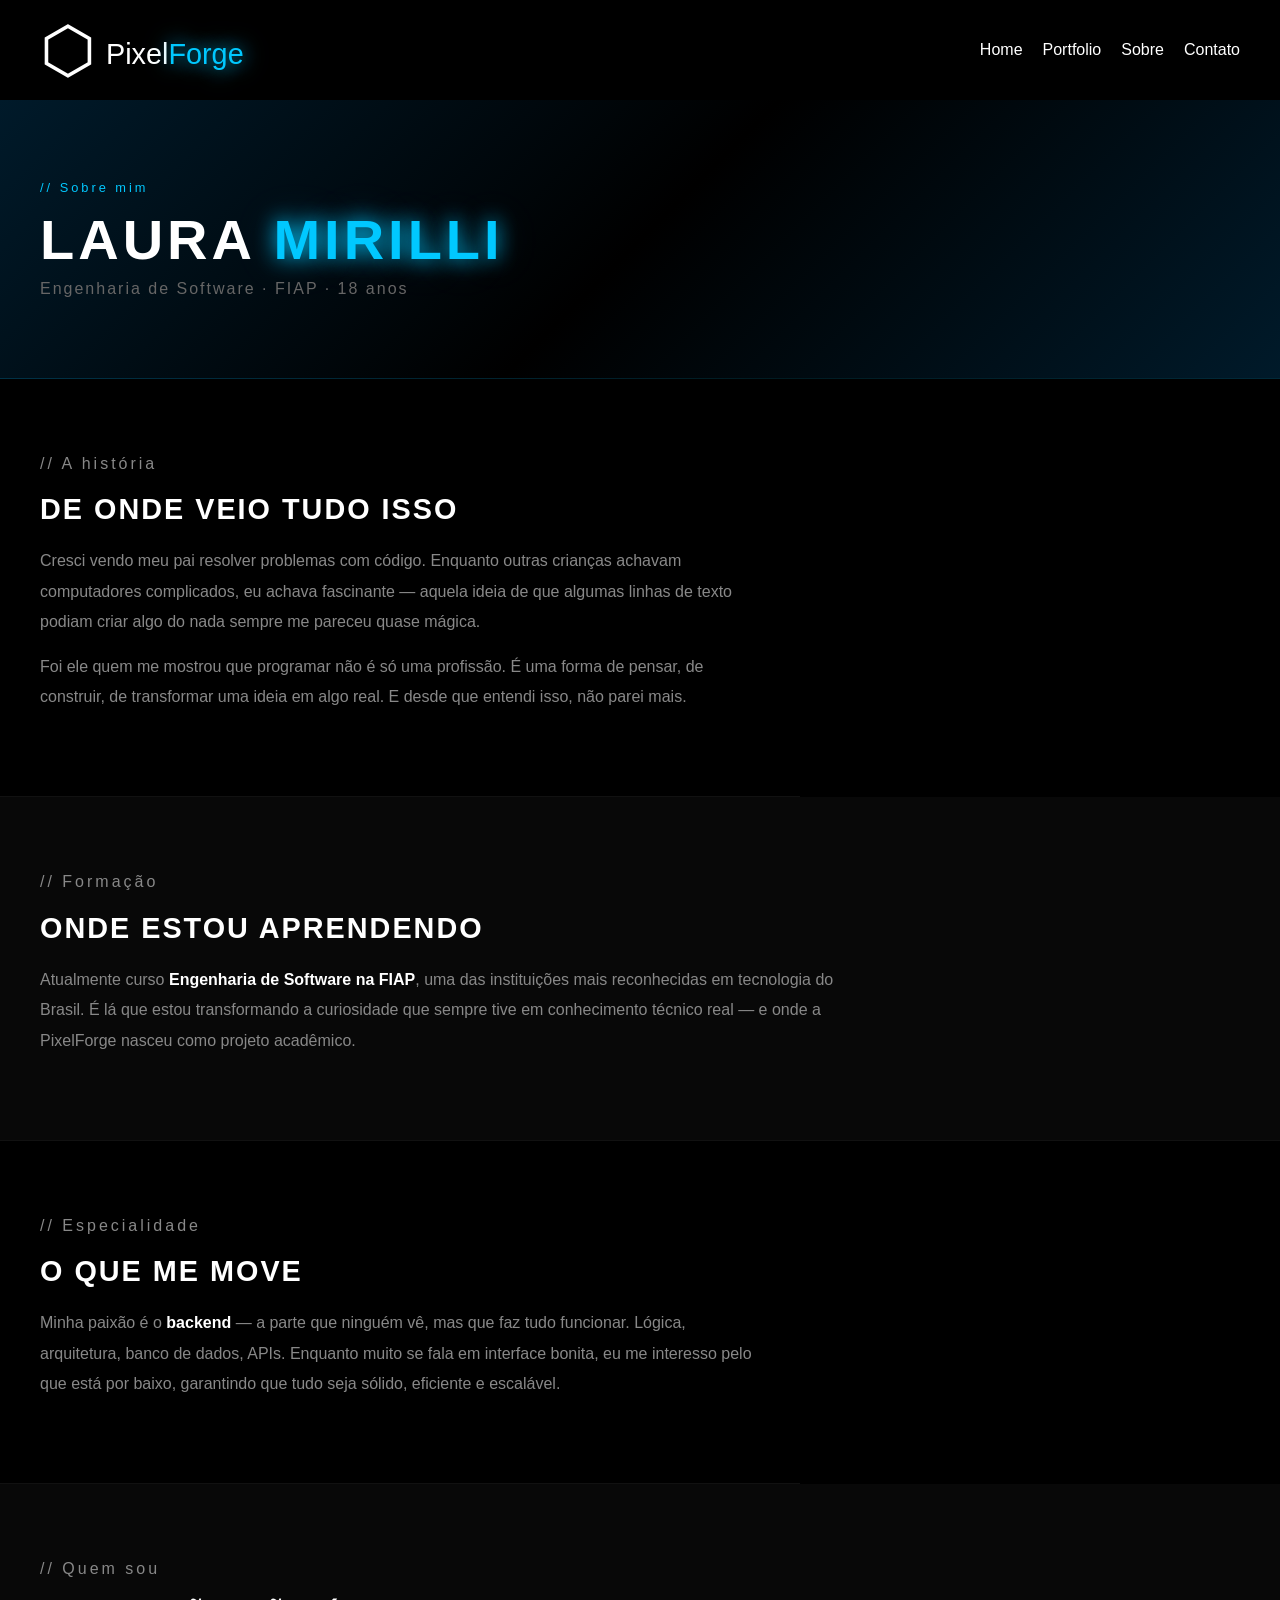
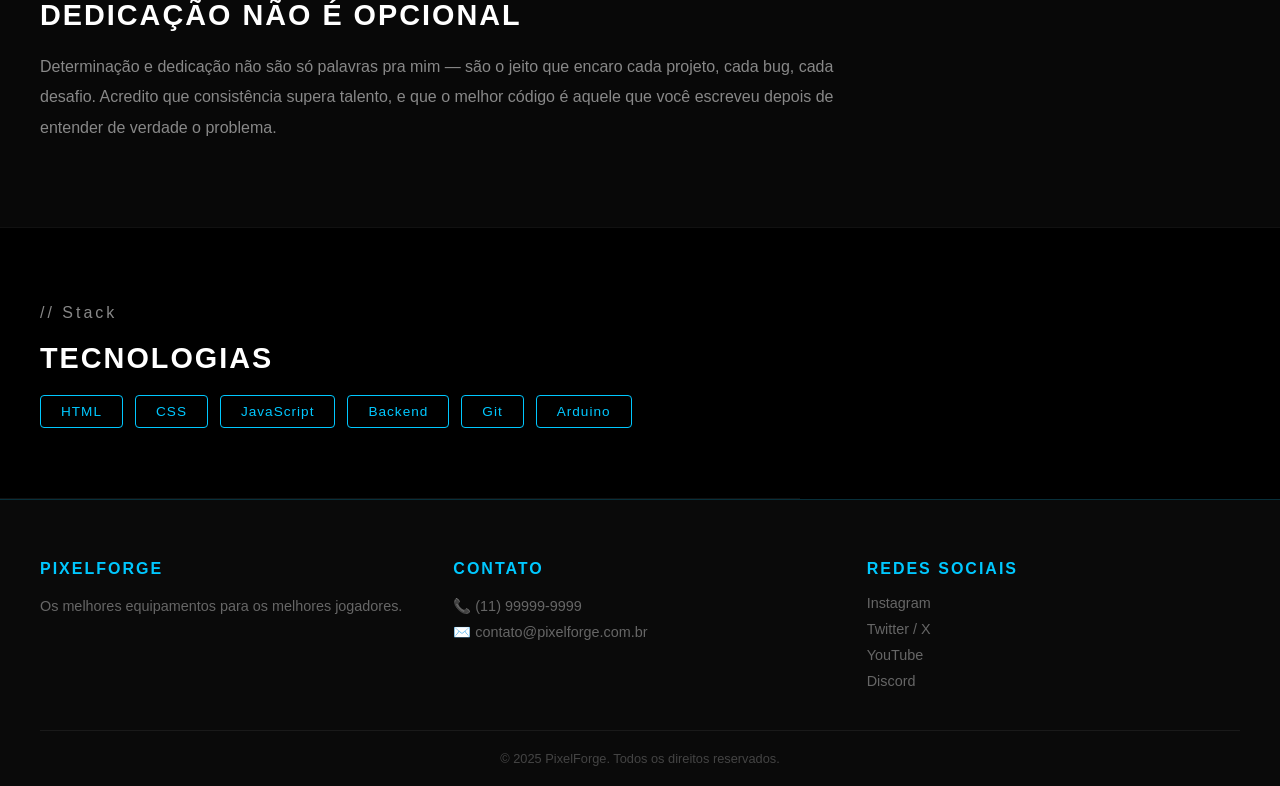
==== src/pages/sobre.html @ c9ce066c "feat: adicionando página sobre" ====
<!DOCTYPE html>
<html lang="en">
<head>
    <meta charset="UTF-8">
    <meta name="viewport" content="width=device-width, initial-scale=1.0">
    <link rel="stylesheet" href="../css/style.css">
    <link rel="stylesheet" href="../css/sobre.css">
    <title>PixelForge | Sobre</title>
</head>
<body>

    <header>
        <a href="../../index.html" id="logo">
            <span id="desenho-logo">⬡</span> <span id="logo-texto">Pixel<span>Forge</span></span>
        </a>
        <div class="menu-burger" id="menu-icone">
            <span></span>
            <span></span>
            <span></span>
        </div>
        <nav id="link-menu">
            <ul>
                <li><a href="../../index.html">Home</a></li>
                <li><a href="./portfolio.html">Portfolio</a></li>
                <li><a href="./sobre.html">Sobre</a></li>
                <li><a href="./contato.html">Contato</a></li>
            </ul>
        </nav>
    </header>

    <main id="sobre">

        <!-- HERO DA PÁGINA -->
        <section id="sobre-hero">
            <div id="sobre-hero-texto">
                <p class="sobre-label">// Sobre mim</p>
                <h1>Laura <span>Mirilli</span></h1>
                <p class="sobre-subtitulo">Engenharia de Software · FIAP · 18 anos</p>
            </div>
        </section>

        <!-- HISTÓRIA -->
        <section class="sobre-secao">
            <div class="sobre-bloco">
                <p class="sobre-label">// A história</p>
                <h2>De onde veio tudo isso</h2>
                <p>Cresci vendo meu pai resolver problemas com código. Enquanto outras crianças achavam computadores complicados, eu achava fascinante — aquela ideia de que algumas linhas de texto podiam criar algo do nada sempre me pareceu quase mágica.</p>
                <p>Foi ele quem me mostrou que programar não é só uma profissão. É uma forma de pensar, de construir, de transformar uma ideia em algo real. E desde que entendi isso, não parei mais.</p>
            </div>
        </section>

        <!-- FORMAÇÃO -->
        <section class="sobre-secao sobre-secao-alt">
            <div class="sobre-bloco">
                <p class="sobre-label">// Formação</p>
                <h2>Onde estou aprendendo</h2>
                <p>Atualmente curso <strong>Engenharia de Software na FIAP</strong>, uma das instituições mais reconhecidas em tecnologia do Brasil. É lá que estou transformando a curiosidade que sempre tive em conhecimento técnico real — e onde a PixelForge nasceu como projeto acadêmico.</p>
            </div>
        </section>

        <!-- FOCO -->
        <section class="sobre-secao">
            <div class="sobre-bloco">
                <p class="sobre-label">// Especialidade</p>
                <h2>O que me move</h2>
                <p>Minha paixão é o <strong>backend</strong> — a parte que ninguém vê, mas que faz tudo funcionar. Lógica, arquitetura, banco de dados, APIs. Enquanto muito se fala em interface bonita, eu me interesso pelo que está por baixo, garantindo que tudo seja sólido, eficiente e escalável.</p>
            </div>
        </section>

        <!-- VALORES -->
        <section class="sobre-secao sobre-secao-alt">
            <div class="sobre-bloco">
                <p class="sobre-label">// Quem sou</p>
                <h2>Dedicação não é opcional</h2>
                <p>Determinação e dedicação não são só palavras pra mim — são o jeito que encaro cada projeto, cada bug, cada desafio. Acredito que consistência supera talento, e que o melhor código é aquele que você escreveu depois de entender de verdade o problema.</p>
            </div>
        </section>

        <!-- SKILLS -->
        <section class="sobre-secao">
            <div class="sobre-bloco">
                <p class="sobre-label">// Stack</p>
                <h2>Tecnologias</h2>
                <div class="skills-grid">
                    <span class="skill">HTML</span>
                    <span class="skill">CSS</span>
                    <span class="skill">JavaScript</span>
                    <span class="skill">Backend</span>
                    <span class="skill">Git</span>
                    <span class="skill">Arduino</span>
                </div>
            </div>
        </section>

    </main>

    <footer>
        <div class="footer-grid">
            <div class="footer-col">
                <h3>PixelForge</h3>
                <p>Os melhores equipamentos para os melhores jogadores.</p>
            </div>
            <div class="footer-col">
                <h3>Contato</h3>
                <p>📞 (11) 99999-9999</p>
                <p>✉️ contato@pixelforge.com.br</p>
            </div>
            <div class="footer-col">
                <h3>Redes Sociais</h3>
                <ul>
                    <li><a href="#">Instagram</a></li>
                    <li><a href="#">Twitter / X</a></li>
                    <li><a href="#">YouTube</a></li>
                    <li><a href="#">Discord</a></li>
                </ul>
            </div>
        </div>
        <div class="footer-copy">
            <p>© 2025 PixelForge. Todos os direitos reservados.</p>
        </div>
    </footer>

    <script src="../js/script.js"></script>
</body>
</html>
---- src/css/style.css ----
:root {
    --cor-preta: #000000;
    --cor-preta-op: #00000053;
    --cor-branca: #ffffff;
    --cor-principal: #00c8ff;
    --cor-secundaria: #0084a9;
    --fonte: "Verdana", sans-serif;
}

* {
    margin: 0;
    padding: 0;
    box-sizing: border-box;
}

#inicio {
    background: var(--cor-preta);
    position: fixed;
    top: 0;
    left: 0;
    width: 100%;
    height: 100%;
    display: flex;
    flex-direction: column;
    justify-content: center;
    align-items: center;
    opacity: 1;
    transition: opacity 1s ease-in-out;
    gap: 15px;
    overflow: hidden;
    z-index: 100;
}

#imgHero {
    color: var(--cor-branca);
    font-size: 8rem;
    animation:rodar 1.5s ease-in-out;
}

#titulo {
    color: var(--cor-branca);
    font-family: var(--fonte);
    font-size: 2.6rem;
}

#titulo span{
    color: var(--cor-principal);
    text-shadow: 0 0 20px #00c8ff, 0 0 40px #00c8ff44;
    font-family: var(--fonte);
    font-size: 2.6rem;
}

#tagline {
    color: var(--cor-branca);
    animation:efeito 2s ease-in-out;
    font-family: var(--fonte);
}

@keyframes rodar{
    from{
        transform:rotate(0deg);
    }
    to{
        transform:rotate(360deg);
    }
}

@keyframes efeito{
    from{
        opacity:0;
    }
    to{
        opacity:0.8;
    }
}

header {
    display: flex;
    position: fixed;
    top: 0;
    left: 0;
    width: 100%;
    z-index: 99;
    background: var(--cor-preta);
    justify-content: space-between;
    align-items: center;
    height: 100px;
    padding: 20px 40px;
    font-family: var(--fonte);
    font-weight: 500;
}

#logo {
    color: var(--cor-branca);
    text-decoration: none;
    display: flex;
    align-items: center;
    gap: 10px;
}

#desenho-logo:hover{
    animation:rodar 1.5s ease-in-out;   
}

#logo-texto {
    font-size: 1.8rem;
    margin-top: 9px;
}

#logo-texto span {
    font-size: 1.8rem;
    margin-top: 9px;
    color: var(--cor-principal);
    text-shadow: 0 0 20px #00c8ff, 0 0 40px #00c8ff44;
}

a span {
    font-size: 4rem;
}

header a {
    text-decoration: none;
}

nav ul {
    display: flex;
    gap: 20px;
}

header nav ul li a {
    text-decoration: none;
    color: var(--cor-branca);
}

header nav ul li a:hover {
    color: var(--cor-principal);
}

#banner {
    display: flex;
    justify-content: space-between;
    align-items: center;
    padding: 80px 40px;
    margin-top: 100px; /* altura do header fixo */
    gap: 40px;
    background: linear-gradient(90deg, #001a2a 0%, #000000 50%, #001a2a 100%);
}

.banner-texto {
    display: flex;
    flex-direction: column;
    gap: 20px;
    max-width: 650px;
}

.banner-texto span {
    color: var(--cor-principal);
}

.banner-texto h2 {
    font-family: var(--fonte);
    font-size: 3.5rem;
    color: var(--cor-branca);
    line-height: 1.3;
    letter-spacing: 2px;
}

.banner-texto p {
    font-family: var(--fonte);
    color: var(--cor-branca);
    font-size: 1rem;
}

.banner-texto p span{
    font-family: var(--fonte);
    color: var(--cor-principal);
    font-size: 1rem;
}

.btn-banner {
    display: inline-block;
    padding: 14px 32px;
    color: var(--cor-branca);
    text-decoration: none;
    font-family: var(--fonte);
    font-weight: 700;
    border-radius: 10px;
    width: fit-content;
    transition: opacity 0.3s;
    border: 2px solid var(--cor-principal);
}

.btn-banner:hover {
    background: var(--cor-principal);
    color: var(--cor-preta);
}

.banner-imagem img {
    width: 500px;
    height: 400px;
    object-fit: cover;
    border-radius: 8px;
    box-shadow: 0 0 50px var(--cor-principal)
}

#categorias {
    padding: 60px 80px;
    background: linear-gradient(90deg, #001a2a 0%, #000000 50%, #001a2a 100%);
}

#categorias h2 {
    font-family: var(--fonte);
    font-size: 1.9rem;
    color: var(--cor-principal);
    margin-bottom: 60px;
}

#categorias-grid {
    display: grid;
    grid-template-columns: repeat(5, 1fr);
    gap: 180px;
}

.categoria-card {
    background: var(--cor-branca);
    border: 1px solid var(--cor-preta-op);
    border-radius: 12px;
    padding: 40px 4rem;
    display: flex;
    flex-direction: column;
    align-items: center;
    gap: 20px;
    font-family: var(--fonte);
    font-size: 1.1rem;
    color: var(--cor-preta);
    text-decoration: none;
    transition: border-color .2s, transform .2s, color .2s;
    box-shadow: 0px 4px 12px rgba(0, 0, 0, 0.10);
}

.categoria-card:hover {
    border-color: var(--cor-secundaria);
    transform: translateY(-4px);
    color: var(--cor-secundaria);
    box-shadow: 0px 8px 24px rgba(61, 180, 249, 0.15);
}

#produtos {
    background: var(--cor-preta);
    padding: 60px 40px;
}

#produtos h2 {
    font-family: var(--fonte);
    color: var(--cor-branca);
    font-size: 1.8rem;
    margin-bottom: 40px;
    text-transform: uppercase;
}

.grid-produtos {
    display: grid;
    grid-template-columns: repeat(3, 1fr);
    gap: 24px;
}

.card-produto {
    background: #111;
    border: 1px solid #222;
    border-radius: 8px;
    padding: 20px;
    display: flex;
    flex-direction: column;
    gap: 12px;
    transition: border-color 0.3s;
}

.card-produto:hover {
    border-color: var(--cor-principal);
    transform: translateY(-4px);
}

.card-produto img {
    width: 100%;
    height: 200px;
    object-fit: cover;
    border-radius: 4px;
}

.preco-antigo {
    text-decoration: line-through;
    color: #666;
    font-size: 0.9rem;
    margin-right: 6px;
}

.card-produto h3 {
    font-family: var(--fonte);
    color: var(--cor-branca);
    font-size: 1rem;
}

.card-produto .preco {
    font-family: var(--fonte);
    color: var(--cor-principal);
    font-size: 1.2rem;
    font-weight: 500;
}

.card-produto a {
    display: block;
    text-align: center;
    padding: 10px;
    background: var(--cor-principal);
    color: var(--cor-preta);
    text-decoration: none;
    font-family: var(--fonte);
    font-weight: 700;
    border-radius: 4px;
    margin-top: auto;
    transition: opacity 0.3s;
}

.card-produto a:hover {
    opacity: 0.8;
}

#banner-secundario {
    background: linear-gradient(135deg, #001a2a 0%, #000000 50%, #001a2a 100%);
    padding: 80px 40px;
    text-align: center;
    display: flex;
    flex-direction: column;
    align-items: center;
    gap: 16px;
    border-top: 1px solid #00c8ff33;
    border-bottom: 1px solid #00c8ff33;
}

#banner-secundario h2 {
    font-family: var(--fonte);
    color: var(--cor-branca);
    font-size: 2.5rem;
    text-transform: uppercase;
    letter-spacing: 4px;
}

#banner-secundario p {
    font-family: var(--fonte);
    color: var(--cor-principal);
    font-size: 1.1rem;
}

#banner-secundario a {
    display: inline-block;
    padding: 14px 40px;
    border: 2px solid var(--cor-principal);
    color: var(--cor-principal);
    text-decoration: none;
    font-family: var(--fonte);
    font-weight: 600;
    border-radius: 10px;
    margin-top: 8px;
    transition: background 0.3s, color 0.3s;
}

#banner-secundario a:hover {
    background: var(--cor-principal);
    color: var(--cor-preta);
}

#newsletter {
    background: var(--cor-preta);
    padding: 80px 40px;
    text-align: center;
    display: flex;
    flex-direction: column;
    align-items: center;
    gap: 16px;
}

#newsletter h2 {
    font-family: var(--fonte);
    color: var(--cor-branca);
    font-size: 1.8rem;
    text-transform: uppercase;
}

#newsletter p {
    font-family: var(--fonte);
    color: #666;
    font-size: 1rem;
}

.form-newsletter {
    display: flex;
    gap: 0;
    margin-top: 8px;
    width: 100%;
    max-width: 500px;
}

.form-newsletter input {
    flex: 1;
    padding: 14px 20px;
    background: #111;
    border: 1px solid #333;
    border-right: none;
    color: var(--cor-branca);
    font-family: var(--fonte);
    font-size: 0.9rem;
    border-radius: 4px 0 0 4px;
    outline: none;
}

.form-newsletter input:focus {
    border-color: var(--cor-principal);
}

.form-newsletter button {
    padding: 14px 28px;
    background: var(--cor-principal);
    color: var(--cor-preta);
    border: none;
    font-family: var(--fonte);
    font-weight: 700;
    cursor: pointer;
    border-radius: 0 4px 4px 0;
    transition: opacity 0.3s;
}

.form-newsletter button:hover {
    opacity: 0.8;
}

footer {
    background: #0a0a0a;
    border-top: 1px solid #00c8ff33;
    padding: 60px 40px 20px;
    font-family: var(--fonte);
}

.footer-grid {
    display: grid;
    grid-template-columns: repeat(3, 1fr);
    gap: 40px;
    margin-bottom: 40px;
}

.footer-col h3 {
    color: var(--cor-principal);
    font-size: 1rem;
    text-transform: uppercase;
    letter-spacing: 2px;
    margin-bottom: 16px;
}

.footer-col p {
    color: #666;
    font-size: 0.9rem;
    line-height: 1.8;
}

.footer-col ul {
    list-style: none;
    display: flex;
    flex-direction: column;
    gap: 8px;
}

.footer-col ul li a {
    color: #666;
    text-decoration: none;
    font-size: 0.9rem;
    transition: color 0.3s;
}

.footer-col ul li a:hover {
    color: var(--cor-principal);
}

.footer-copy {
    border-top: 1px solid #1a1a1a;
    padding-top: 20px;
    text-align: center;
}

.footer-copy p {
    color: #444;
    font-size: 0.8rem;
}
---- src/css/sobre.css ----
#sobre {
    background: var(--cor-preta);
    padding-top: 100px;
}

/* HERO */
#sobre-hero {
    padding: 80px 40px;
    border-bottom: 1px solid #00c8ff22;
    background: linear-gradient(135deg, #001a2a 0%, #000000 50%, #001a2a 100%);
}

#sobre-hero-texto h1 {
    font-family: var(--fonte);
    font-size: 3.5rem;
    color: var(--cor-branca);
    text-transform: uppercase;
    letter-spacing: 4px;
    margin: 8px 0;
}

#sobre-hero-texto h1 span {
    color: var(--cor-principal);
    text-shadow: 0 0 20px #00c8ff, 0 0 40px #00c8ff44;
}

.sobre-subtitulo {
    font-family: var(--fonte);
    color: #666;
    font-size: 1rem;
    letter-spacing: 2px;
    margin-top: 8px;
}

/* SEÇÕES */
.sobre-secao {
    padding: 70px 40px;
    border-bottom: 1px solid #111;
    max-width: 800px;
}

.sobre-secao-alt {
    background: #080808;
    max-width: 100%;
}

.sobre-secao-alt .sobre-bloco {
    max-width: 800px;
}

.sobre-label {
    font-family: var(--fonte);
    color: var(--cor-principal);
    font-size: 0.8rem;
    letter-spacing: 3px;
    margin-bottom: 12px;
}

.sobre-bloco h2 {
    font-family: var(--fonte);
    color: var(--cor-branca);
    font-size: 1.8rem;
    text-transform: uppercase;
    letter-spacing: 2px;
    margin-bottom: 20px;
}

.sobre-bloco p {
    font-family: var(--fonte);
    color: #888;
    font-size: 1rem;
    line-height: 1.9;
    margin-bottom: 14px;
}

.sobre-bloco p strong {
    color: var(--cor-branca);
    font-weight: 700;
}

/* SKILLS */
.skills-grid {
    display: flex;
    flex-wrap: wrap;
    gap: 12px;
    margin-top: 8px;
}

.skill {
    font-family: var(--fonte);
    font-size: 0.85rem;
    color: var(--cor-principal);
    border: 1px solid var(--cor-principal);
    padding: 8px 20px;
    border-radius: 4px;
    letter-spacing: 1px;
    transition: background 0.3s, color 0.3s;
}

.skill:hover {
    background: var(--cor-principal);
    color: var(--cor-preta);
    cursor: default;
}
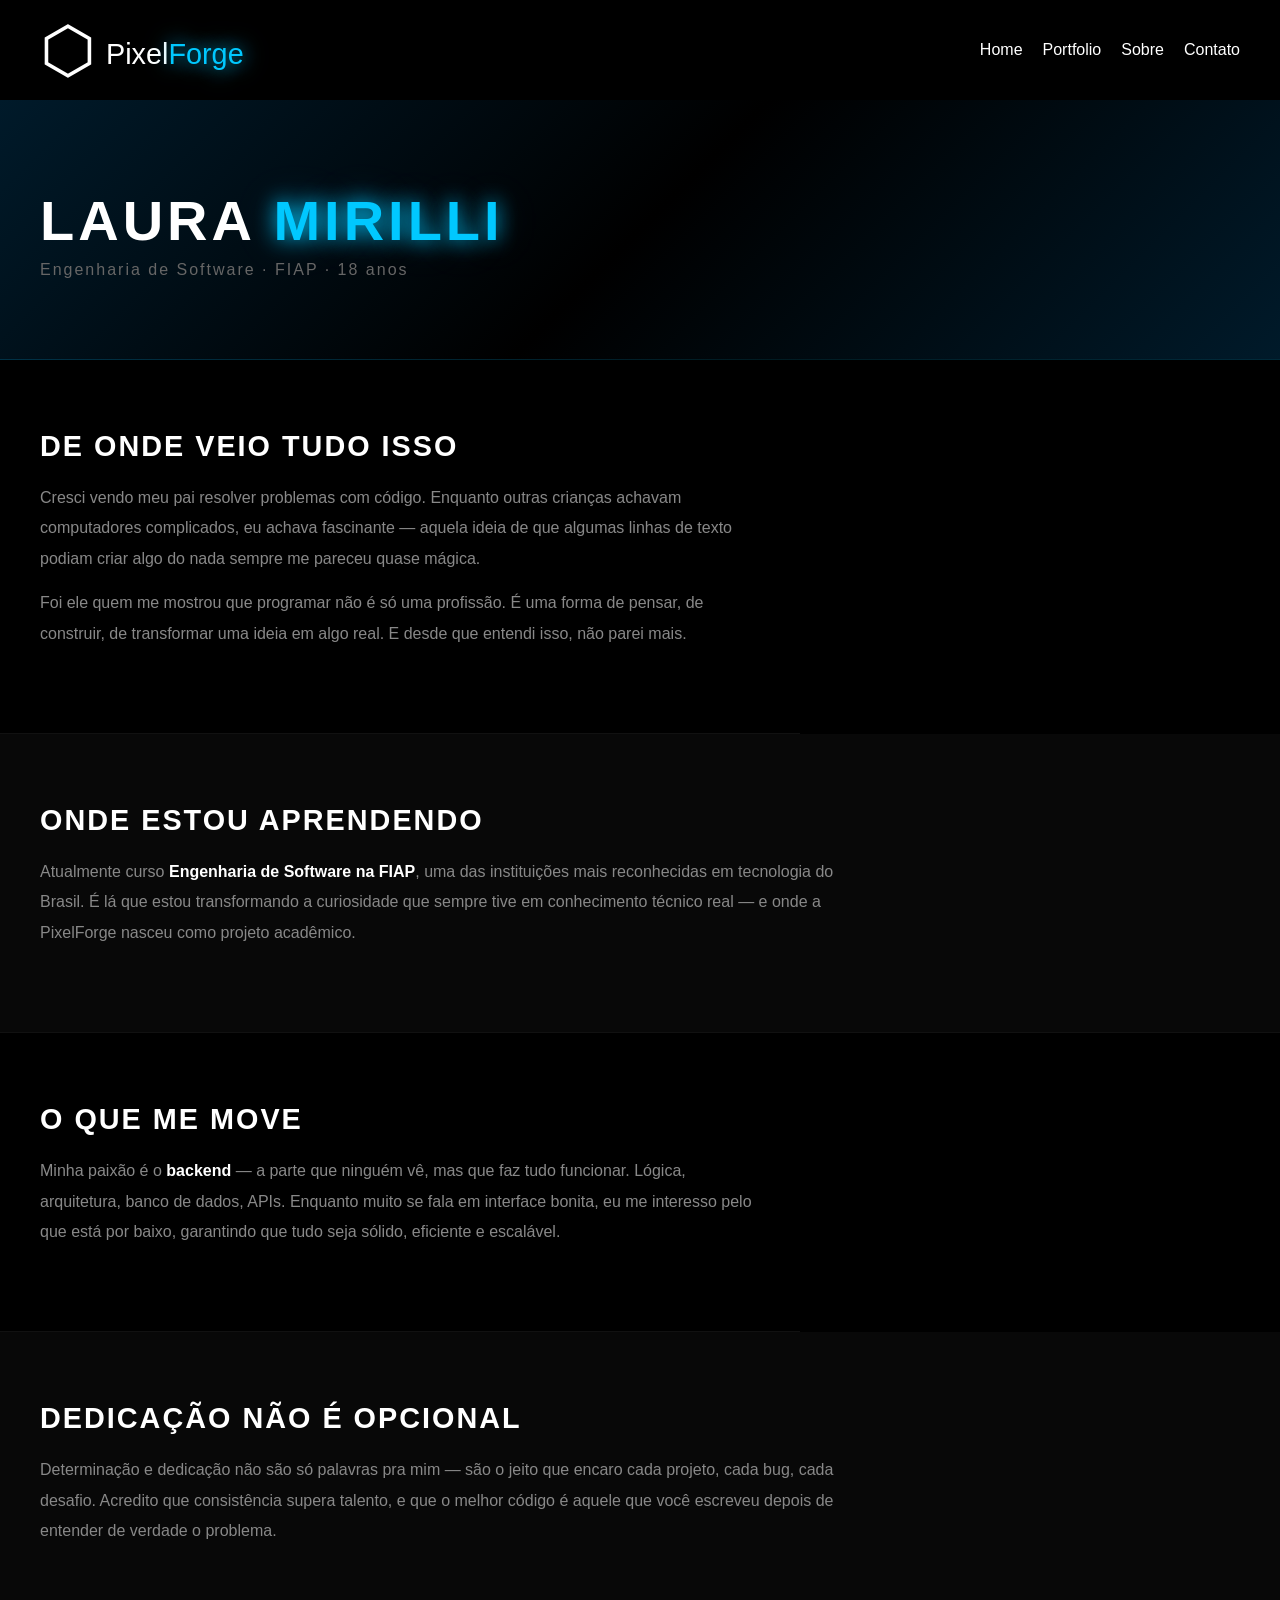
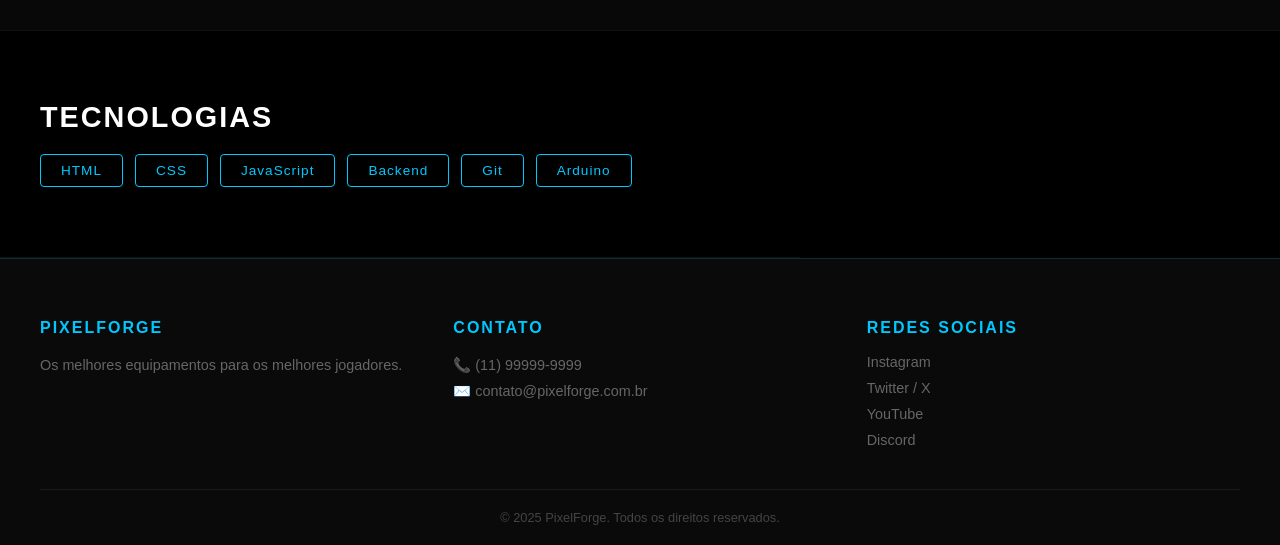
==== commit bc09171f: "feat: adicionando página contato" ====
--- a/src/pages/sobre.html
+++ b/src/pages/sobre.html
@@ -33,7 +33,6 @@
         <!-- HERO DA PÁGINA -->
         <section id="sobre-hero">
             <div id="sobre-hero-texto">
-                <p class="sobre-label">// Sobre mim</p>
                 <h1>Laura <span>Mirilli</span></h1>
                 <p class="sobre-subtitulo">Engenharia de Software · FIAP · 18 anos</p>
             </div>
@@ -42,7 +41,6 @@
         <!-- HISTÓRIA -->
         <section class="sobre-secao">
             <div class="sobre-bloco">
-                <p class="sobre-label">// A história</p>
                 <h2>De onde veio tudo isso</h2>
                 <p>Cresci vendo meu pai resolver problemas com código. Enquanto outras crianças achavam computadores complicados, eu achava fascinante — aquela ideia de que algumas linhas de texto podiam criar algo do nada sempre me pareceu quase mágica.</p>
                 <p>Foi ele quem me mostrou que programar não é só uma profissão. É uma forma de pensar, de construir, de transformar uma ideia em algo real. E desde que entendi isso, não parei mais.</p>
@@ -52,7 +50,6 @@
         <!-- FORMAÇÃO -->
         <section class="sobre-secao sobre-secao-alt">
             <div class="sobre-bloco">
-                <p class="sobre-label">// Formação</p>
                 <h2>Onde estou aprendendo</h2>
                 <p>Atualmente curso <strong>Engenharia de Software na FIAP</strong>, uma das instituições mais reconhecidas em tecnologia do Brasil. É lá que estou transformando a curiosidade que sempre tive em conhecimento técnico real — e onde a PixelForge nasceu como projeto acadêmico.</p>
             </div>
@@ -61,7 +58,6 @@
         <!-- FOCO -->
         <section class="sobre-secao">
             <div class="sobre-bloco">
-                <p class="sobre-label">// Especialidade</p>
                 <h2>O que me move</h2>
                 <p>Minha paixão é o <strong>backend</strong> — a parte que ninguém vê, mas que faz tudo funcionar. Lógica, arquitetura, banco de dados, APIs. Enquanto muito se fala em interface bonita, eu me interesso pelo que está por baixo, garantindo que tudo seja sólido, eficiente e escalável.</p>
             </div>
@@ -70,7 +66,6 @@
         <!-- VALORES -->
         <section class="sobre-secao sobre-secao-alt">
             <div class="sobre-bloco">
-                <p class="sobre-label">// Quem sou</p>
                 <h2>Dedicação não é opcional</h2>
                 <p>Determinação e dedicação não são só palavras pra mim — são o jeito que encaro cada projeto, cada bug, cada desafio. Acredito que consistência supera talento, e que o melhor código é aquele que você escreveu depois de entender de verdade o problema.</p>
             </div>
@@ -79,7 +74,6 @@
         <!-- SKILLS -->
         <section class="sobre-secao">
             <div class="sobre-bloco">
-                <p class="sobre-label">// Stack</p>
                 <h2>Tecnologias</h2>
                 <div class="skills-grid">
                     <span class="skill">HTML</span>
--- a/src/css/sobre.css
+++ b/src/css/sobre.css
@@ -48,14 +48,6 @@
     max-width: 800px;
 }
 
-.sobre-label {
-    font-family: var(--fonte);
-    color: var(--cor-principal);
-    font-size: 0.8rem;
-    letter-spacing: 3px;
-    margin-bottom: 12px;
-}
-
 .sobre-bloco h2 {
     font-family: var(--fonte);
     color: var(--cor-branca);
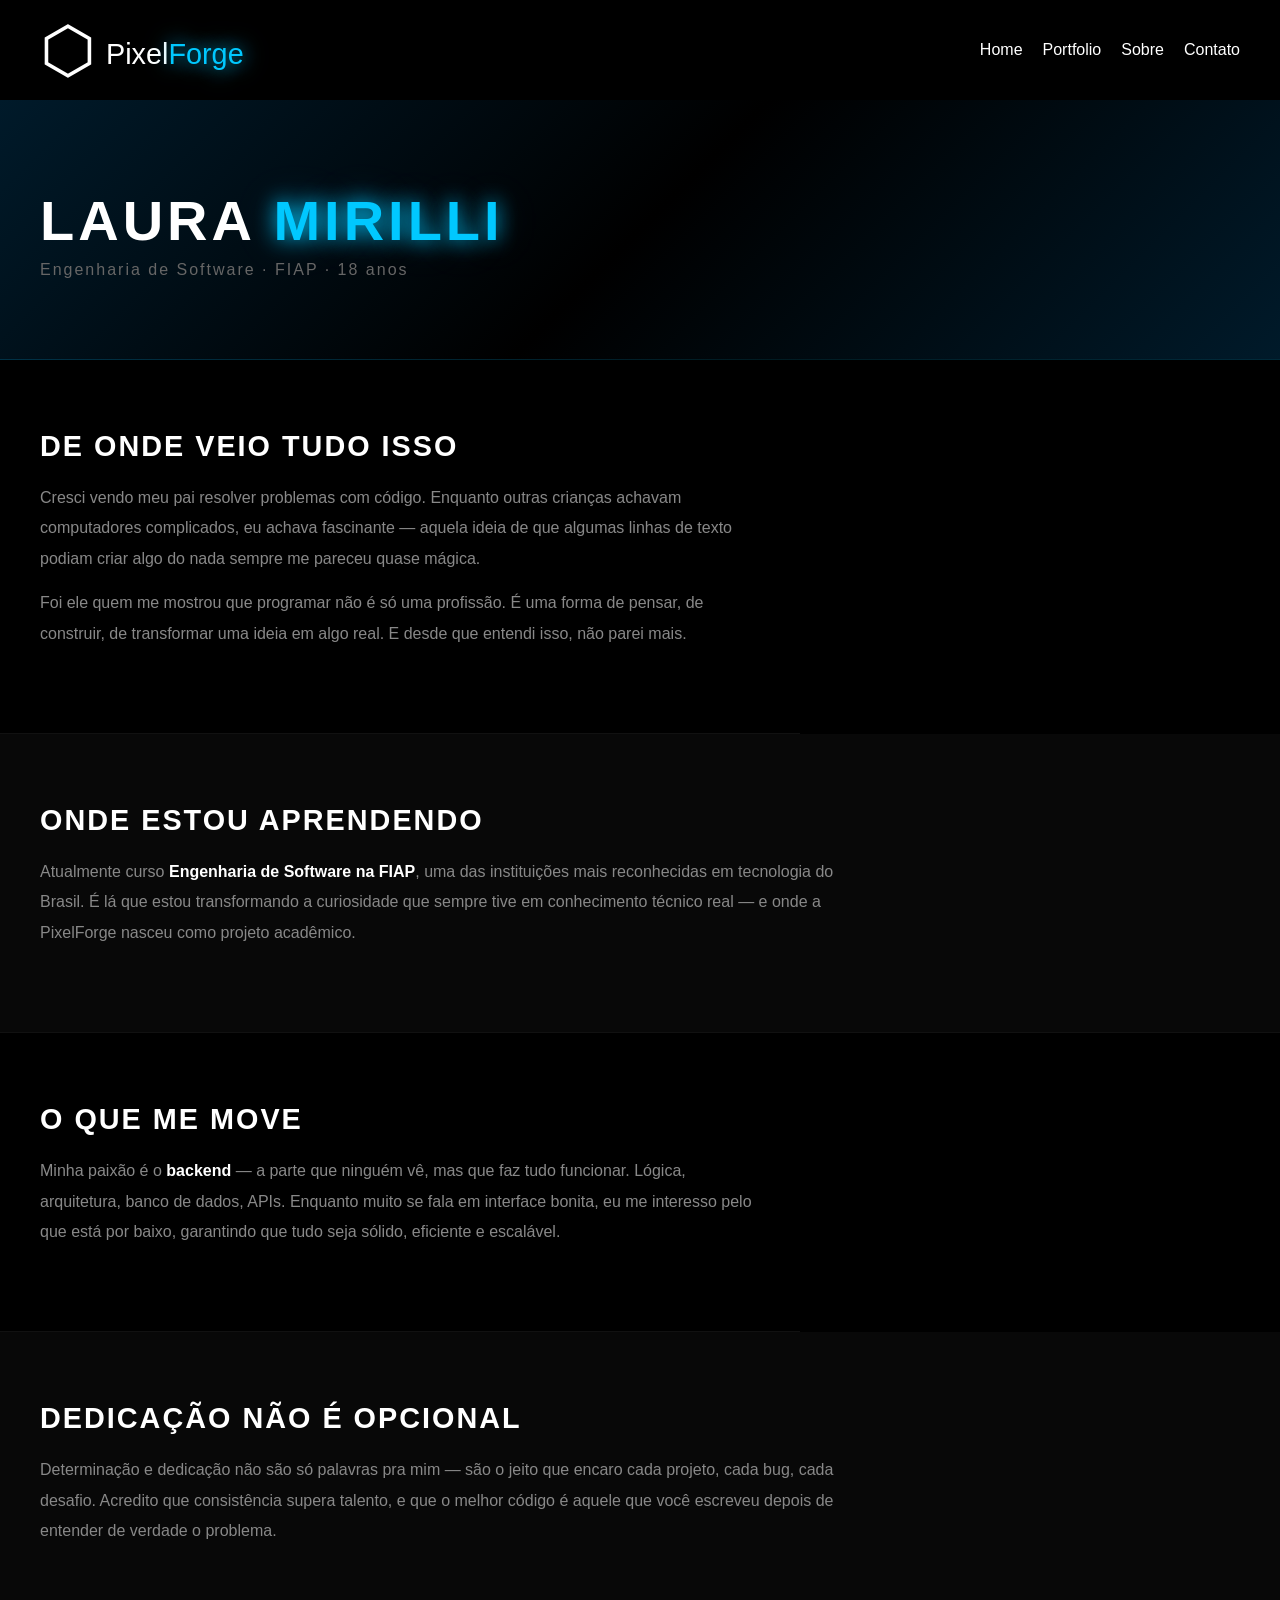
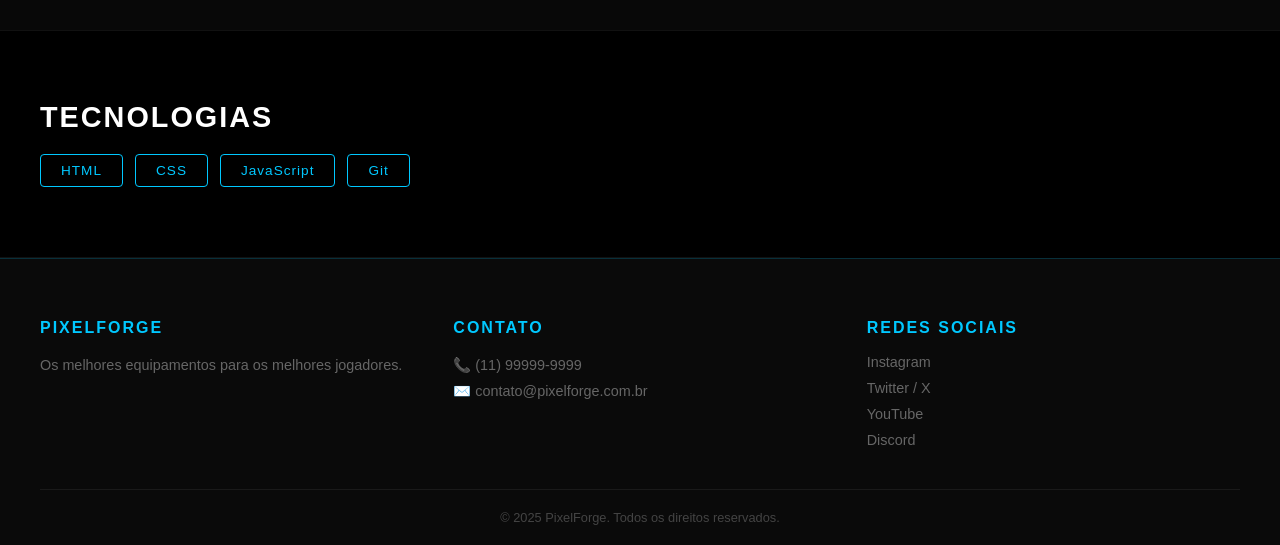
==== commit 2aa1b613: "feat: alterando tecnologias Sobre" ====
--- a/src/pages/sobre.html
+++ b/src/pages/sobre.html
@@ -79,9 +79,7 @@
                     <span class="skill">HTML</span>
                     <span class="skill">CSS</span>
                     <span class="skill">JavaScript</span>
-                    <span class="skill">Backend</span>
                     <span class="skill">Git</span>
-                    <span class="skill">Arduino</span>
                 </div>
             </div>
         </section>
